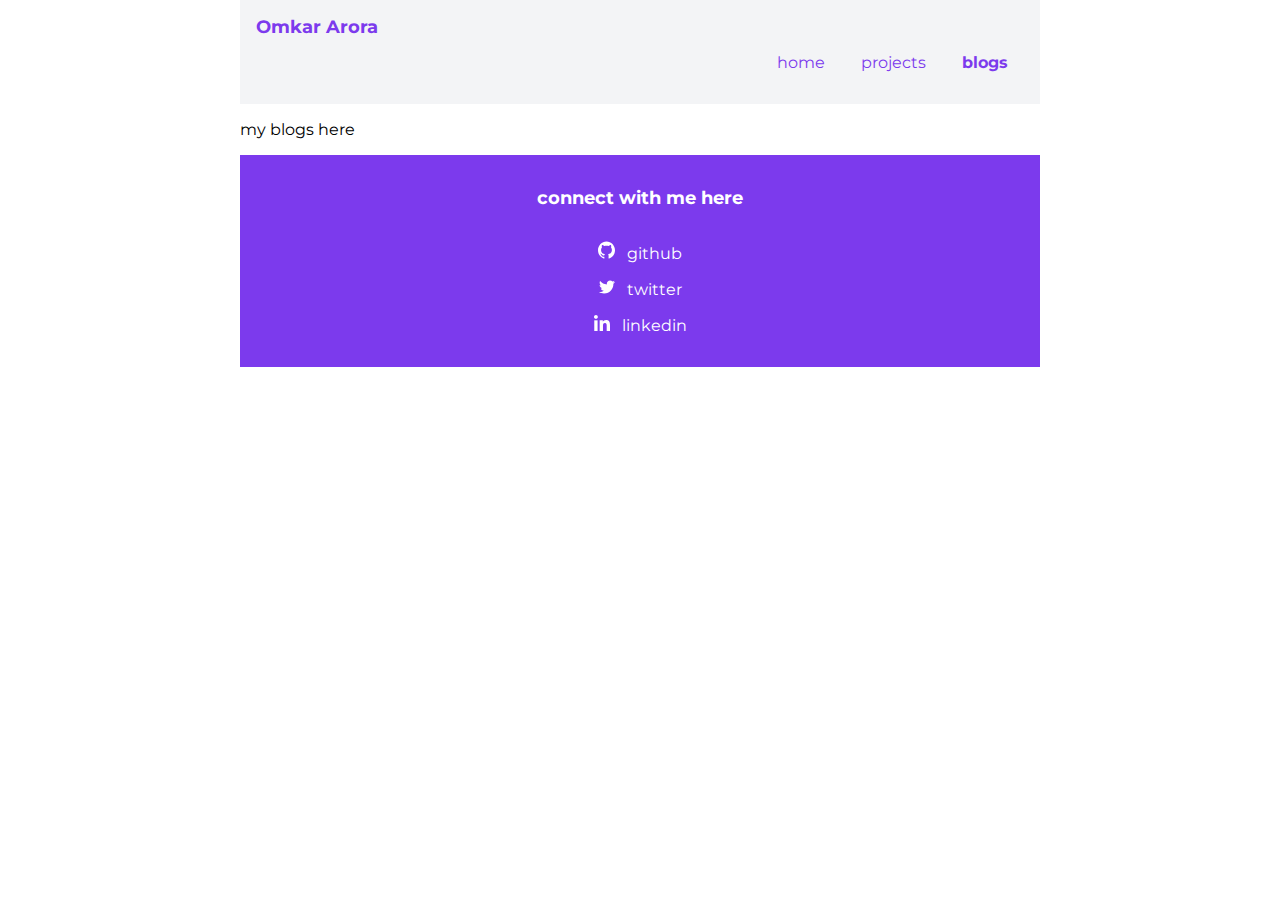
==== blogs.html @ d1c78f59 "created pages and added style sheet" ====
<!DOCTYPE html>
<html lang="en">

<head>
    <meta charset="UTF-8">
    <meta name="viewport" content="width=device-width, initial-scale=1.0">
    <title>blogs | omkar arora</title>
    <link rel="stylesheet" href="style.css">
</head>

<body>
    <nav class="navigation container">
        <div class="nav-brand">Omkar Arora</div>
        <ul class="list-non-bullet nav-pills">
            <li class="list-item-inline">
                <a href="/" class="link">home</a>
            </li>
            <li class="list-item-inline">
                <a href="/projects.html" class="link ">projects</a>
            </li>
            <li class="list-item-inline">
                <a class="link link-active" href="/blogs.html">blogs</a>
            </li>
        </ul>
    </nav>

    <p>my blogs here</p>
    <footer class="footer">
        <div class="footer-header">connect with me here</div>
        <ul class="list-non-bullet">
            <li>
                <a href="https://www.github.com/OmkarArora" class="link"><img src="./images/github.svg"
                        class="social-icon github"> github</a>
            </li>
            <li>
                <a href="https://www.twitter.com/OmkarArora" class="link">
                    <img src="./images/twitter.svg" class="social-icon"> twitter</a>
            </li>
            <li>
                <a href="/" class="link"> <img src="./images/linkedin.svg" class="social-icon"> linkedin</a>
            </li>
        </ul>
    </footer>
</body>

</html>
---- style.css ----
@import url("https://fonts.googleapis.com/css2?family=Montserrat:wght@400;700&display=swap");

:root {
  --primary-color: #7c3aed;
  --dark-gray: #6b7280;
  --off-white: #f3f4f6;
}

body {
  font-family: "Montserrat", sans-serif;
  margin: 0px;
  max-width: 800px;
  margin: auto;
}

.container {
  padding-left: 1rem;
  padding-right: 1rem;
}

.container-center {
  max-width: 600px;
  margin: auto;
}

.list-non-bullet {
  list-style: none;
}

.list-item-inline {
  display: inline;
  padding: 0rem 1rem;
}

.link {
  text-decoration: none;
}

.navigation {
  background-color: var(--off-white);
  color: var(--primary-color);
  padding: 1rem;
}

.navigation .nav-brand {
  font-size: 1.1rem;
  font-weight: bold;
}

.navigation .link {
  color: var(--primary-color);
}

.navigation .link-active {
  font-weight: bold;
}

.navigation .nav-pills {
  text-align: right;
}

.hero {
  padding: 2rem;
}

.hero .hero-img {
  max-width: 350px;
  margin: auto;
  display: block;
}

.hero .hero-heading {
  text-align: center;
  color: var(--dark-gray);
  margin-bottom: 5px;
}

.hero .hero-subheading {
  text-align: center;
  color: var(--primary-color);
  margin-top: 0px;
  margin-bottom: 0px;
}

.hero .hero-heading .heading-inverted {
  color: var(--primary-color);
}

.section {
  padding: 1rem;
  text-align: center;
}

.ow {
  background-color: var(--off-white);
}

.footer {
  /* margin-top: 1rem; */
  background-color: var(--primary-color);
  padding: 2rem 1rem 1rem 1rem;
  color: white;
  text-align: center;
}

.footer ul {
  padding-inline-start: 0px;
}

.footer li {
  padding-top: 1rem;
}

.footer .link {
  color: white;
}

.footer .footer-header {
  font-weight: bold;
  font-size: large;
}

.footer .social-icon {
  width: 1rem;
  padding-right: 0.5rem;
  vertical-align: baseline;
}

.footer .social-icon.github {
  width: 1.1rem;
  fill: white;
}

.link-primary {
  color: var(--primary-color);
}

.link-primary:hover {
  font-weight: bold;
}

.link-secondary {
  color: var(--dark-gray);
}

.link-secondary:hover {
  font-weight: bold;
}
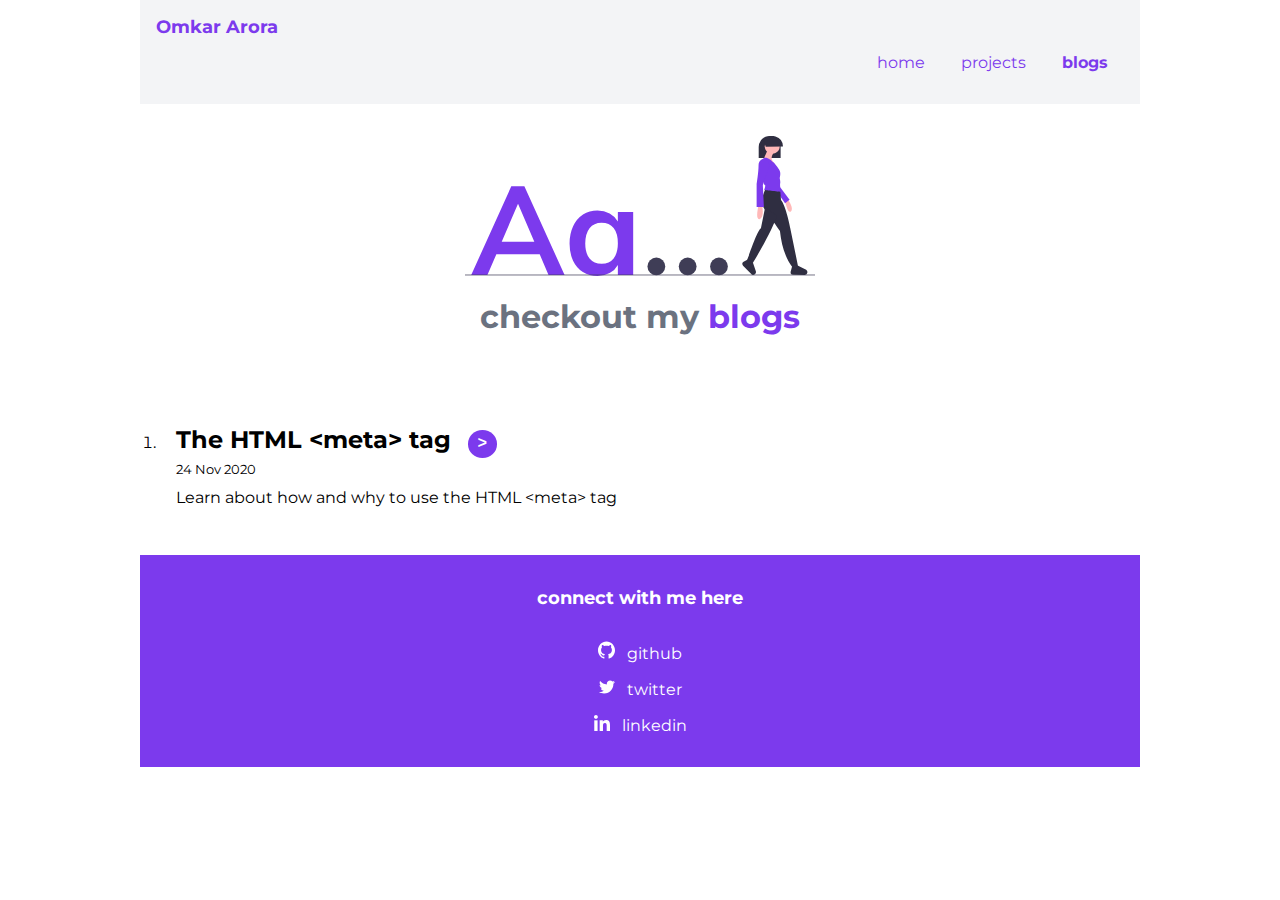
==== commit 0315f27a: "added blog page and linked projects" ====
--- a/blogs.html
+++ b/blogs.html
@@ -24,7 +24,23 @@
         </ul>
     </nav>
 
-    <p>my blogs here</p>
+    <header class="hero">
+        <img src="./images/blog-img.svg" class="hero-img">
+        <h1 class="hero-heading">checkout my
+            <span class="heading-inverted">blogs</span>
+        </h1>
+    </header>
+
+    <ol class="list-alternate-color">
+        <li>
+            <a href="/the-html-meta-tag-blog.html" class="blog-link">
+                <h2 class="blog-heading">The HTML &lt;meta&gt; tag <span class="goto-arrow">></span></h2>
+                <small>24 Nov 2020</small>
+                <p class="blog-description">Learn about how and why to use the HTML &lt;meta&gt; tag </p>
+            </a>
+        </li>
+    </ol>
+
     <footer class="footer">
         <div class="footer-header">connect with me here</div>
         <ul class="list-non-bullet">
@@ -37,7 +53,8 @@
                     <img src="./images/twitter.svg" class="social-icon"> twitter</a>
             </li>
             <li>
-                <a href="/" class="link"> <img src="./images/linkedin.svg" class="social-icon"> linkedin</a>
+                <a href="https://www.linkedin.com/in/omkar-arora-0ab08375/" class="link"> <img
+                        src="./images/linkedin.svg" class="social-icon"> linkedin</a>
             </li>
         </ul>
     </footer>
--- a/style.css
+++ b/style.css
@@ -9,7 +9,7 @@
 body {
   font-family: "Montserrat", sans-serif;
   margin: 0px;
-  max-width: 800px;
+  max-width: 1000px;
   margin: auto;
 }
 
@@ -19,7 +19,7 @@
 }
 
 .container-center {
-  max-width: 600px;
+  max-width: 800px;
   margin: auto;
 }
 
@@ -133,6 +133,7 @@
 
 .link-primary {
   color: var(--primary-color);
+  padding-right: 1rem;
 }
 
 .link-primary:hover {
@@ -146,3 +147,57 @@
 .link-secondary:hover {
   font-weight: bold;
 }
+
+.list-alternate-color {
+  /* text-align: center; */
+  padding-inline-start: 20px;
+}
+
+.list-alternate-color li {
+  padding: 1rem;
+}
+
+.list-alternate-color li:nth-child(even) {
+  background-color: var(--off-white);
+}
+
+.blog-heading {
+  margin-bottom: 5px;
+}
+
+.blog-heading:hover {
+  color: var(--primary-color);
+  cursor: pointer;
+}
+
+.blog-description {
+  margin-top: 10px;
+}
+
+.blog-link {
+  text-decoration: none;
+  color: black;
+}
+
+.goto-arrow {
+  font-family: "Courier New", Courier, monospace;
+  background-color: var(--primary-color);
+  color: white;
+  padding: 0.3rem 0.6rem;
+  border-radius: 50%;
+  font-size: 1rem;
+  margin-left: 10px;
+}
+
+.project-heading {
+  margin-bottom: 3px;
+}
+
+.project-description {
+  margin-top: 5px;
+  margin-top: 5px;
+}
+
+.projects-list li {
+  padding-top: 0.5rem;
+}
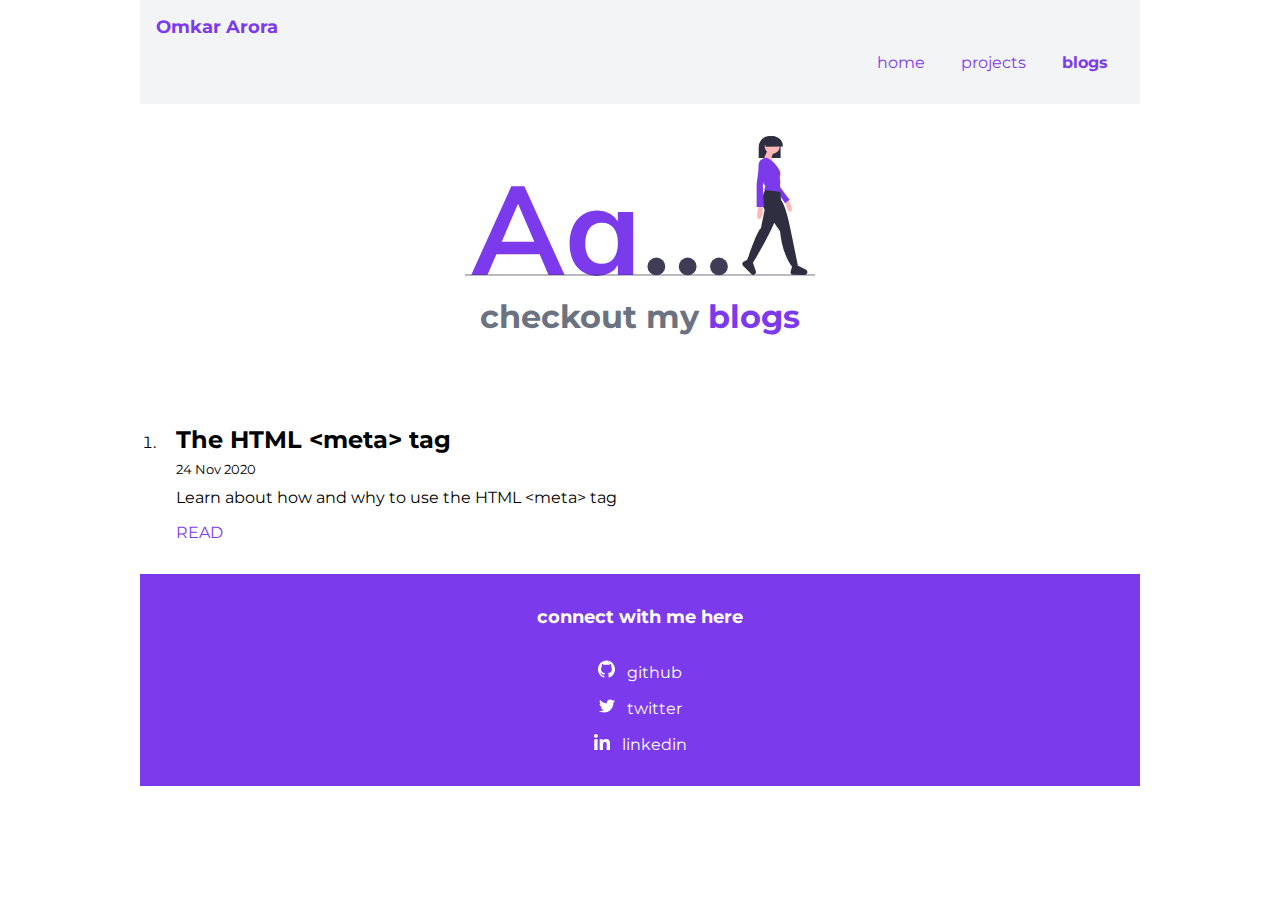
==== commit 8d2c06c5: "feat: added blog reading link" ====
--- a/blogs.html
+++ b/blogs.html
@@ -34,10 +34,13 @@
     <ol class="list-alternate-color">
         <li>
             <a href="/the-html-meta-tag-blog.html" class="blog-link">
-                <h2 class="blog-heading">The HTML &lt;meta&gt; tag <span class="goto-arrow">></span></h2>
-                <small>24 Nov 2020</small>
-                <p class="blog-description">Learn about how and why to use the HTML &lt;meta&gt; tag </p>
+                <h2 class="blog-heading">The HTML &lt;meta&gt; tag
+                    <!-- <span class="goto-arrow">></span> -->
+                </h2>
             </a>
+            <small>24 Nov 2020</small>
+            <p class="blog-description">Learn about how and why to use the HTML &lt;meta&gt; tag </p>
+            <a class="link link-primary" href="/the-html-meta-tag-blog.html">READ</a>
         </li>
     </ol>
 
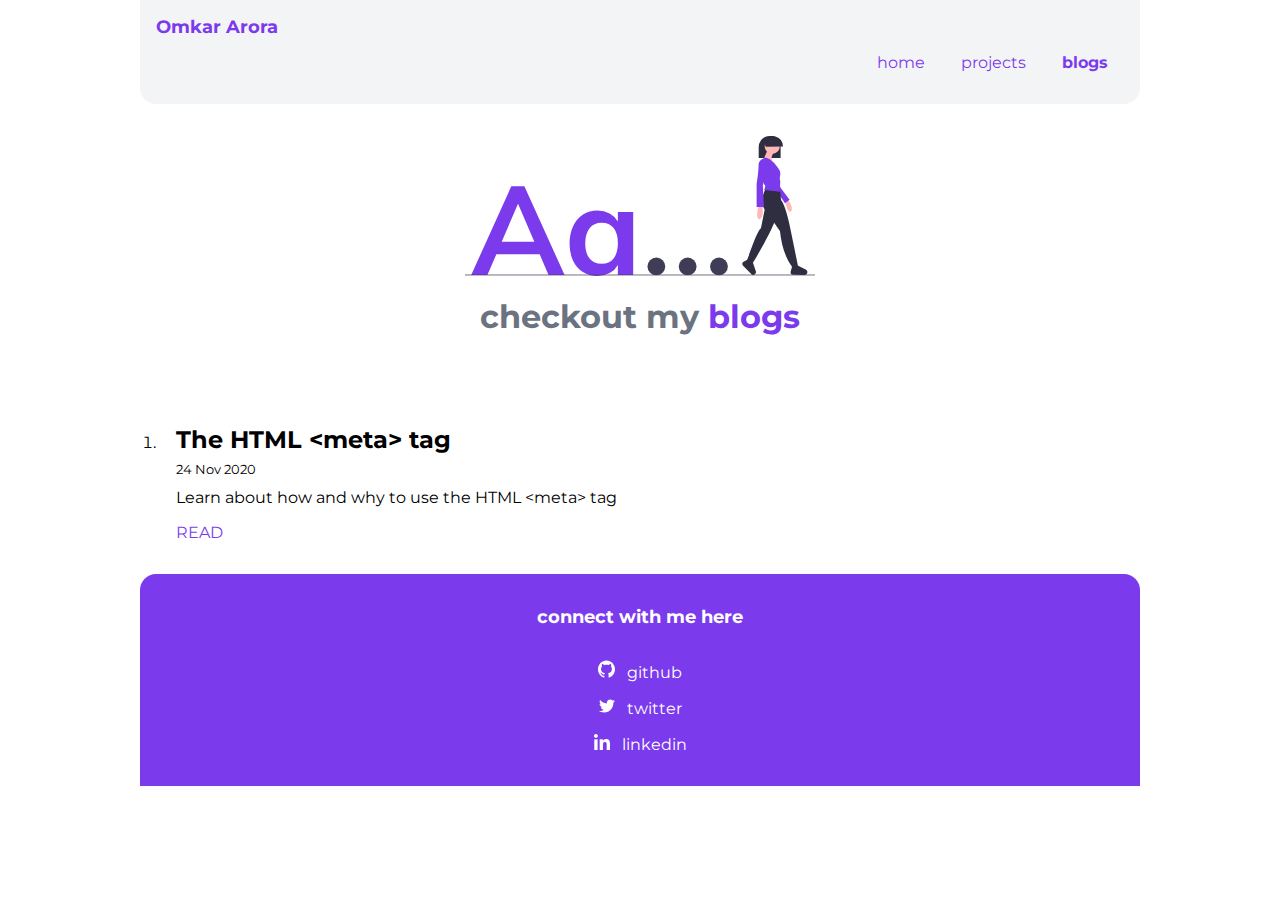
==== commit 0cf6bf11: "feat: added favicon" ====
--- a/blogs.html
+++ b/blogs.html
@@ -6,6 +6,7 @@
     <meta name="viewport" content="width=device-width, initial-scale=1.0">
     <title>blogs | omkar arora</title>
     <link rel="stylesheet" href="style.css">
+    <link rel="icon" type="image/png" href="./images/favicon.png" />
 </head>
 
 <body>
--- a/style.css
+++ b/style.css
@@ -40,6 +40,8 @@
   background-color: var(--off-white);
   color: var(--primary-color);
   padding: 1rem;
+  border-bottom-left-radius: 1rem;
+  border-bottom-right-radius: 1rem;
 }
 
 .navigation .nav-brand {
@@ -101,6 +103,8 @@
   padding: 2rem 1rem 1rem 1rem;
   color: white;
   text-align: center;
+  border-top-left-radius: 1rem;
+  border-top-right-radius: 1rem;
 }
 
 .footer ul {
